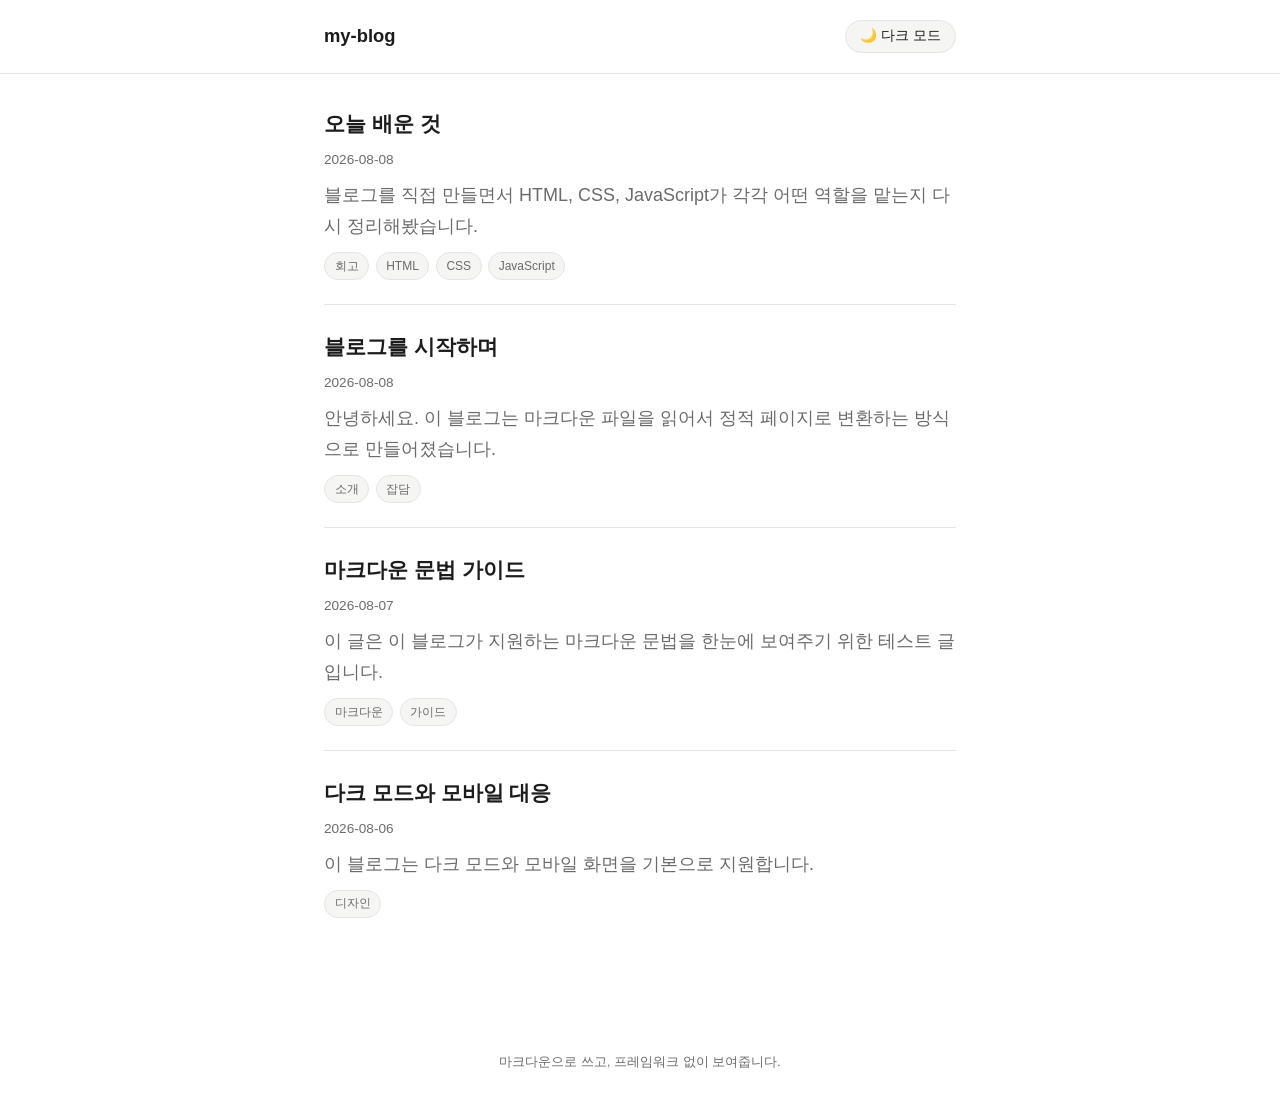
==== index.html @ 7eeff6a0 "초기버전 완성" ====
<!DOCTYPE html>
<html lang="ko">
<head>
<meta charset="UTF-8">
<meta name="viewport" content="width=device-width, initial-scale=1.0">
<title>my-blog</title>
<link rel="stylesheet" href="assets/css/style.css">
<script>
  (function () {
    try {
      var stored = localStorage.getItem("theme");
      var theme = stored || (window.matchMedia("(prefers-color-scheme: dark)").matches ? "dark" : "light");
      document.documentElement.setAttribute("data-theme", theme);
    } catch (e) {}
  })();
</script>
</head>
<body>
  <header class="site-header">
    <div class="site-header-inner">
      <p class="site-title"><a href="index.html">my-blog</a></p>
      <button type="button" class="theme-toggle" data-theme-toggle aria-pressed="false">🌙 다크 모드</button>
    </div>
  </header>

  <main>
    <ul class="post-list" data-post-list></ul>
  </main>

  <footer class="site-footer">
    <p>마크다운으로 쓰고, 프레임워크 없이 보여줍니다.</p>
  </footer>

  <script src="assets/js/markdown.js"></script>
  <script src="assets/js/posts-data.js"></script>
  <script src="assets/js/theme.js"></script>
  <script src="assets/js/main.js"></script>
</body>
</html>
---- assets/css/style.css ----
:root {
  --color-bg: #ffffff;
  --color-bg-subtle: #f5f5f4;
  --color-text: #1c1c1c;
  --color-text-muted: #6b6b6b;
  --color-border: #e5e5e3;
  --color-accent: #2563eb;
  --color-code-bg: #f2f2f0;
  --font-sans: -apple-system, BlinkMacSystemFont, "Segoe UI", "Apple SD Gothic Neo",
    "Malgun Gothic", sans-serif;
  --font-mono: ui-monospace, SFMono-Regular, "SF Mono", Menlo, Consolas, monospace;
  --content-width: 42rem;
}

[data-theme="dark"] {
  --color-bg: #17181a;
  --color-bg-subtle: #1f2023;
  --color-text: #e7e7e5;
  --color-text-muted: #9a9a97;
  --color-border: #2e2f33;
  --color-accent: #7aa2ff;
  --color-code-bg: #232427;
}

@media (prefers-color-scheme: dark) {
  :root:not([data-theme="light"]) {
    --color-bg: #17181a;
    --color-bg-subtle: #1f2023;
    --color-text: #e7e7e5;
    --color-text-muted: #9a9a97;
    --color-border: #2e2f33;
    --color-accent: #7aa2ff;
    --color-code-bg: #232427;
  }
}

* {
  box-sizing: border-box;
}

html {
  color-scheme: light dark;
}

body {
  margin: 0;
  background: var(--color-bg);
  color: var(--color-text);
  font-family: var(--font-sans);
  font-size: 17px;
  line-height: 1.75;
  -webkit-font-smoothing: antialiased;
  transition: background-color 0.15s ease, color 0.15s ease;
}

a {
  color: var(--color-accent);
  text-decoration: none;
}

a:hover {
  text-decoration: underline;
}

.site-header {
  border-bottom: 1px solid var(--color-border);
}

.site-header-inner {
  max-width: var(--content-width);
  margin: 0 auto;
  padding: 1.25rem 1.25rem;
  display: flex;
  align-items: center;
  justify-content: space-between;
  gap: 1rem;
}

.site-title {
  font-size: 1.15rem;
  font-weight: 700;
  margin: 0;
}

.site-title a {
  color: var(--color-text);
}

.site-title a:hover {
  text-decoration: none;
}

.theme-toggle {
  border: 1px solid var(--color-border);
  background: var(--color-bg-subtle);
  color: var(--color-text);
  border-radius: 999px;
  padding: 0.4rem 0.9rem;
  font-size: 0.85rem;
  cursor: pointer;
  white-space: nowrap;
}

.theme-toggle:hover {
  border-color: var(--color-accent);
}

main {
  max-width: var(--content-width);
  margin: 0 auto;
  padding: 2rem 1.25rem 4rem;
}

/* 글 목록 */
.post-list {
  list-style: none;
  margin: 0;
  padding: 0;
  display: flex;
  flex-direction: column;
  gap: 1.5rem;
}

.post-card {
  border-bottom: 1px solid var(--color-border);
  padding-bottom: 1.5rem;
}

.post-card:last-child {
  border-bottom: none;
}

.post-card-link {
  display: block;
  color: inherit;
}

.post-card-link:hover {
  text-decoration: none;
}

.post-card-link:hover .post-card-title {
  color: var(--color-accent);
}

.post-card-title {
  margin: 0 0 0.35rem;
  font-size: 1.3rem;
}

.post-card-date {
  display: block;
  color: var(--color-text-muted);
  font-size: 0.85rem;
  margin-bottom: 0.5rem;
}

.post-card-excerpt {
  margin: 0;
  color: var(--color-text-muted);
}

.post-card-tags,
.post-tags {
  margin-top: 0.6rem;
  display: flex;
  gap: 0.4rem;
  flex-wrap: wrap;
}

.tag {
  font-size: 0.75rem;
  color: var(--color-text-muted);
  background: var(--color-bg-subtle);
  border: 1px solid var(--color-border);
  border-radius: 999px;
  padding: 0.15rem 0.6rem;
}

.empty-state {
  color: var(--color-text-muted);
}

/* 글 상세 */
.post-header {
  margin-bottom: 2rem;
}

.post-header h1 {
  margin: 0 0 0.5rem;
  font-size: 1.9rem;
  line-height: 1.3;
}

.post-date {
  color: var(--color-text-muted);
  font-size: 0.9rem;
}

.post-body h2 {
  margin-top: 2.2rem;
  font-size: 1.4rem;
}

.post-body h3 {
  margin-top: 1.8rem;
  font-size: 1.15rem;
}

.post-body p,
.post-body ul,
.post-body ol,
.post-body blockquote {
  margin: 1rem 0;
}

.post-body ul,
.post-body ol {
  padding-left: 1.5rem;
}

.post-body blockquote {
  margin-left: 0;
  padding: 0.2rem 1rem;
  border-left: 3px solid var(--color-border);
  color: var(--color-text-muted);
}

.post-body code {
  font-family: var(--font-mono);
  font-size: 0.88em;
  background: var(--color-code-bg);
  padding: 0.15em 0.4em;
  border-radius: 4px;
}

.post-body pre {
  background: var(--color-code-bg);
  border: 1px solid var(--color-border);
  border-radius: 8px;
  padding: 1rem;
  overflow-x: auto;
}

.post-body pre code {
  background: none;
  padding: 0;
  font-size: 0.85em;
  line-height: 1.6;
}

.post-body hr {
  border: none;
  border-top: 1px solid var(--color-border);
  margin: 2rem 0;
}

.post-body img {
  max-width: 100%;
  border-radius: 6px;
}

.post-back {
  margin-top: 2.5rem;
  font-size: 0.95rem;
}

.site-footer {
  text-align: center;
  color: var(--color-text-muted);
  font-size: 0.8rem;
  padding: 2rem 1.25rem;
}

/* 데스크톱 확장 */
@media (min-width: 640px) {
  body {
    font-size: 18px;
  }

  .post-header h1 {
    font-size: 2.1rem;
  }
}
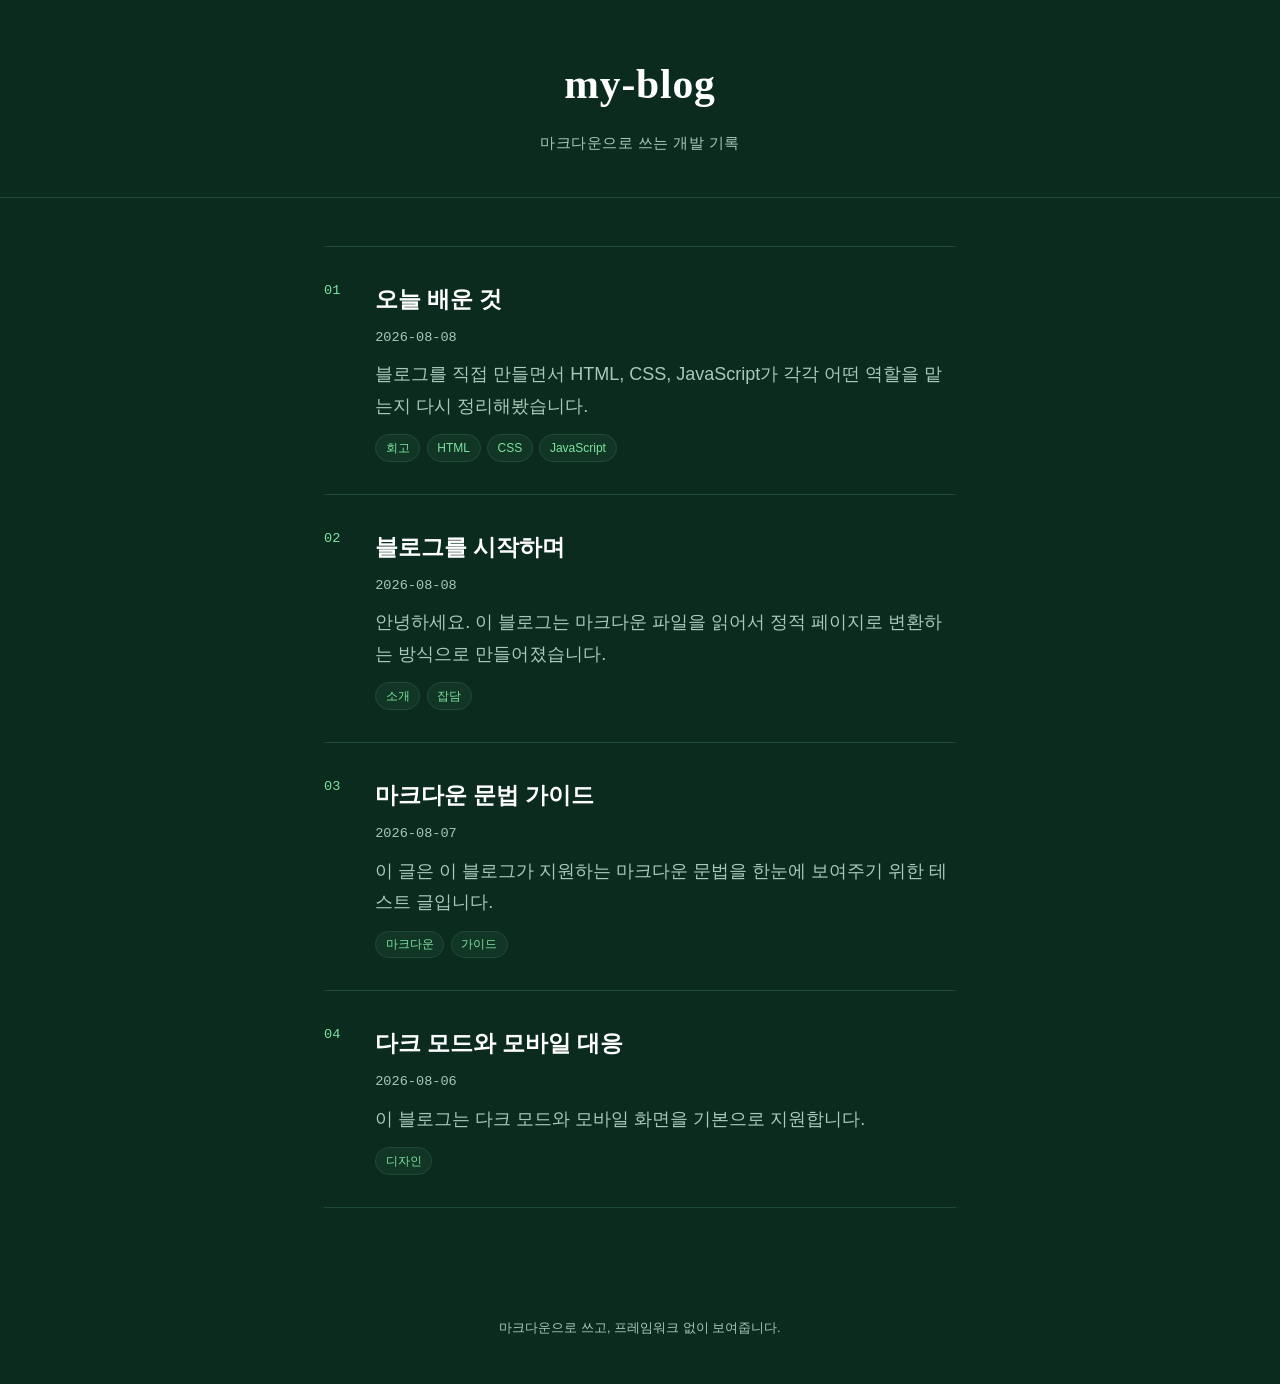
==== commit 4a9cf281: "딥그린 테마로 전면 리디자인, 오늘 배운 것 게시물 추가 라이트/다크 토글을 제거하고 딥그린 배경 + 흰 글자 단일 테마로 교체했으며, 글 목록을 번호가 붙은 리스트 레이아웃으로 " ====
--- a/index.html
+++ b/index.html
@@ -5,26 +5,17 @@
 <meta name="viewport" content="width=device-width, initial-scale=1.0">
 <title>my-blog</title>
 <link rel="stylesheet" href="assets/css/style.css">
-<script>
-  (function () {
-    try {
-      var stored = localStorage.getItem("theme");
-      var theme = stored || (window.matchMedia("(prefers-color-scheme: dark)").matches ? "dark" : "light");
-      document.documentElement.setAttribute("data-theme", theme);
-    } catch (e) {}
-  })();
-</script>
 </head>
 <body>
   <header class="site-header">
     <div class="site-header-inner">
       <p class="site-title"><a href="index.html">my-blog</a></p>
-      <button type="button" class="theme-toggle" data-theme-toggle aria-pressed="false">🌙 다크 모드</button>
+      <p class="site-tagline">마크다운으로 쓰는 개발 기록</p>
     </div>
   </header>
 
   <main>
-    <ul class="post-list" data-post-list></ul>
+    <ol class="post-list" data-post-list></ol>
   </main>
 
   <footer class="site-footer">
@@ -33,7 +24,6 @@
 
   <script src="assets/js/markdown.js"></script>
   <script src="assets/js/posts-data.js"></script>
-  <script src="assets/js/theme.js"></script>
   <script src="assets/js/main.js"></script>
 </body>
 </html>
--- a/assets/css/style.css
+++ b/assets/css/style.css
@@ -1,45 +1,23 @@
 :root {
-  --color-bg: #ffffff;
-  --color-bg-subtle: #f5f5f4;
-  --color-text: #1c1c1c;
-  --color-text-muted: #6b6b6b;
-  --color-border: #e5e5e3;
-  --color-accent: #2563eb;
-  --color-code-bg: #f2f2f0;
+  --color-bg: #0b2b1f;
+  --color-bg-elevated: #123626;
+  --color-text: #ffffff;
+  --color-text-muted: #a9c9b8;
+  --color-border: #1f4a36;
+  --color-accent: #7de3a0;
+  --font-serif: Georgia, "Noto Serif KR", "Nanum Myeongjo", serif;
   --font-sans: -apple-system, BlinkMacSystemFont, "Segoe UI", "Apple SD Gothic Neo",
     "Malgun Gothic", sans-serif;
   --font-mono: ui-monospace, SFMono-Regular, "SF Mono", Menlo, Consolas, monospace;
   --content-width: 42rem;
 }
 
-[data-theme="dark"] {
-  --color-bg: #17181a;
-  --color-bg-subtle: #1f2023;
-  --color-text: #e7e7e5;
-  --color-text-muted: #9a9a97;
-  --color-border: #2e2f33;
-  --color-accent: #7aa2ff;
-  --color-code-bg: #232427;
-}
-
-@media (prefers-color-scheme: dark) {
-  :root:not([data-theme="light"]) {
-    --color-bg: #17181a;
-    --color-bg-subtle: #1f2023;
-    --color-text: #e7e7e5;
-    --color-text-muted: #9a9a97;
-    --color-border: #2e2f33;
-    --color-accent: #7aa2ff;
-    --color-code-bg: #232427;
-  }
-}
-
 * {
   box-sizing: border-box;
 }
 
 html {
-  color-scheme: light dark;
+  color-scheme: dark;
 }
 
 body {
@@ -50,7 +28,6 @@
   font-size: 17px;
   line-height: 1.75;
   -webkit-font-smoothing: antialiased;
-  transition: background-color 0.15s ease, color 0.15s ease;
 }
 
 a {
@@ -62,24 +39,24 @@
   text-decoration: underline;
 }
 
+/* 헤더 */
 .site-header {
   border-bottom: 1px solid var(--color-border);
+  padding: 3rem 1.25rem 2.5rem;
+  text-align: center;
 }
 
 .site-header-inner {
   max-width: var(--content-width);
   margin: 0 auto;
-  padding: 1.25rem 1.25rem;
-  display: flex;
-  align-items: center;
-  justify-content: space-between;
-  gap: 1rem;
 }
 
 .site-title {
-  font-size: 1.15rem;
+  margin: 0;
+  font-family: var(--font-serif);
+  font-size: 2.2rem;
   font-weight: 700;
-  margin: 0;
+  letter-spacing: 0.02em;
 }
 
 .site-title a {
@@ -87,28 +64,21 @@
 }
 
 .site-title a:hover {
+  color: var(--color-accent);
   text-decoration: none;
 }
 
-.theme-toggle {
-  border: 1px solid var(--color-border);
-  background: var(--color-bg-subtle);
-  color: var(--color-text);
-  border-radius: 999px;
-  padding: 0.4rem 0.9rem;
-  font-size: 0.85rem;
-  cursor: pointer;
-  white-space: nowrap;
-}
-
-.theme-toggle:hover {
-  border-color: var(--color-accent);
+.site-tagline {
+  margin: 0.6rem 0 0;
+  color: var(--color-text-muted);
+  font-size: 0.95rem;
+  letter-spacing: 0.03em;
 }
 
 main {
   max-width: var(--content-width);
   margin: 0 auto;
-  padding: 2rem 1.25rem 4rem;
+  padding: 3rem 1.25rem 4rem;
 }
 
 /* 글 목록 */
@@ -116,18 +86,26 @@
   list-style: none;
   margin: 0;
   padding: 0;
-  display: flex;
-  flex-direction: column;
-  gap: 1.5rem;
+  counter-reset: post-counter;
 }
 
 .post-card {
+  position: relative;
+  border-top: 1px solid var(--color-border);
+  padding: 2rem 0 2rem 3.2rem;
+}
+
+.post-card:last-child {
   border-bottom: 1px solid var(--color-border);
-  padding-bottom: 1.5rem;
-}
-
-.post-card:last-child {
-  border-bottom: none;
+}
+
+.post-card-number {
+  position: absolute;
+  left: 0;
+  top: 2rem;
+  font-family: var(--font-mono);
+  font-size: 0.85rem;
+  color: var(--color-accent);
 }
 
 .post-card-link {
@@ -144,15 +122,18 @@
 }
 
 .post-card-title {
-  margin: 0 0 0.35rem;
-  font-size: 1.3rem;
+  margin: 0 0 0.4rem;
+  font-family: var(--font-serif);
+  font-size: 1.45rem;
+  transition: color 0.15s ease;
 }
 
 .post-card-date {
   display: block;
   color: var(--color-text-muted);
   font-size: 0.85rem;
-  margin-bottom: 0.5rem;
+  margin-bottom: 0.6rem;
+  font-family: var(--font-mono);
 }
 
 .post-card-excerpt {
@@ -162,7 +143,7 @@
 
 .post-card-tags,
 .post-tags {
-  margin-top: 0.6rem;
+  margin-top: 0.75rem;
   display: flex;
   gap: 0.4rem;
   flex-wrap: wrap;
@@ -170,8 +151,8 @@
 
 .tag {
   font-size: 0.75rem;
-  color: var(--color-text-muted);
-  background: var(--color-bg-subtle);
+  color: var(--color-accent);
+  background: var(--color-bg-elevated);
   border: 1px solid var(--color-border);
   border-radius: 999px;
   padding: 0.15rem 0.6rem;
@@ -182,23 +163,41 @@
 }
 
 /* 글 상세 */
+.post-back-top {
+  margin: 0 0 2rem;
+  font-size: 0.9rem;
+}
+
+.post-back-top a {
+  color: var(--color-text-muted);
+}
+
+.post-back-top a:hover {
+  color: var(--color-accent);
+}
+
 .post-header {
-  margin-bottom: 2rem;
+  margin-bottom: 2.5rem;
+  padding-bottom: 2rem;
+  border-bottom: 1px solid var(--color-border);
 }
 
 .post-header h1 {
-  margin: 0 0 0.5rem;
-  font-size: 1.9rem;
+  margin: 0 0 0.7rem;
+  font-family: var(--font-serif);
+  font-size: 2rem;
   line-height: 1.3;
 }
 
 .post-date {
   color: var(--color-text-muted);
-  font-size: 0.9rem;
+  font-size: 0.85rem;
+  font-family: var(--font-mono);
 }
 
 .post-body h2 {
-  margin-top: 2.2rem;
+  margin-top: 2.4rem;
+  font-family: var(--font-serif);
   font-size: 1.4rem;
 }
 
@@ -221,21 +220,21 @@
 
 .post-body blockquote {
   margin-left: 0;
-  padding: 0.2rem 1rem;
-  border-left: 3px solid var(--color-border);
+  padding: 0.2rem 1.2rem;
+  border-left: 3px solid var(--color-accent);
   color: var(--color-text-muted);
 }
 
 .post-body code {
   font-family: var(--font-mono);
   font-size: 0.88em;
-  background: var(--color-code-bg);
+  background: var(--color-bg-elevated);
   padding: 0.15em 0.4em;
   border-radius: 4px;
 }
 
 .post-body pre {
-  background: var(--color-code-bg);
+  background: var(--color-bg-elevated);
   border: 1px solid var(--color-border);
   border-radius: 8px;
   padding: 1rem;
@@ -278,7 +277,11 @@
     font-size: 18px;
   }
 
+  .site-title {
+    font-size: 2.6rem;
+  }
+
   .post-header h1 {
-    font-size: 2.1rem;
+    font-size: 2.3rem;
   }
 }
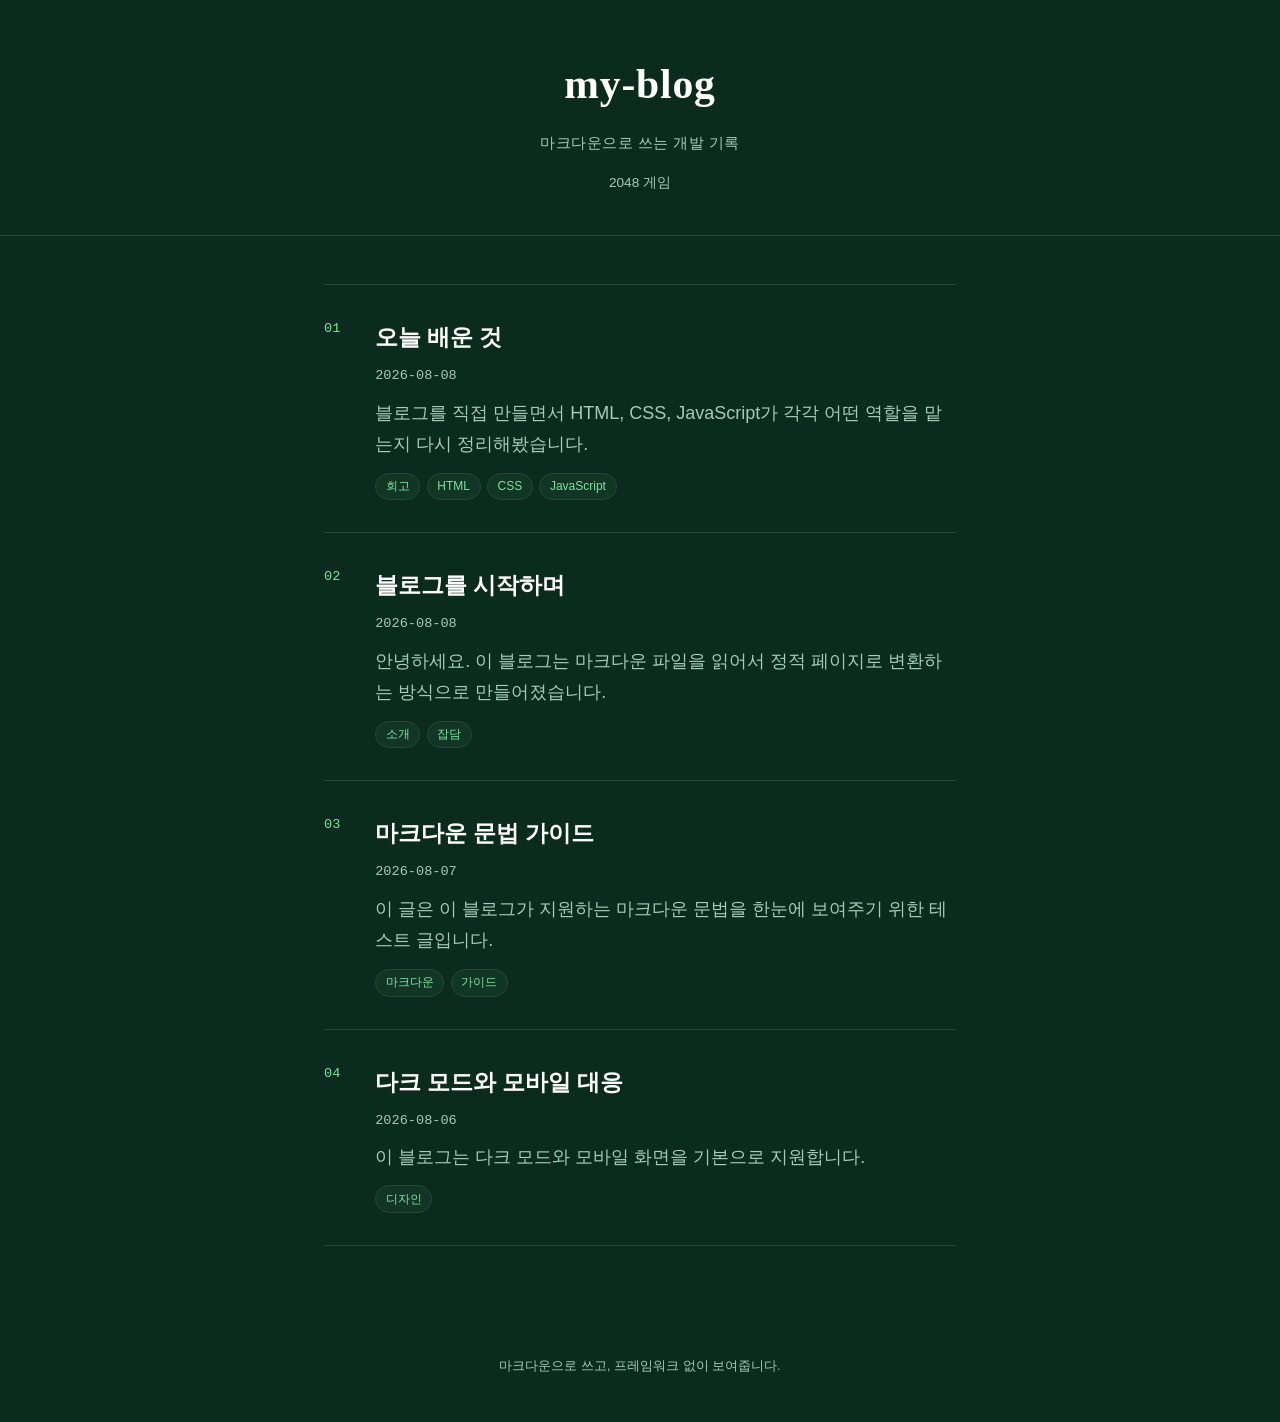
==== commit b87d62e4: "2048 게임 페이지 추가 방향키/스와이프로 타일을 밀어 합치는 2048 퍼즐 게임을 블로그에 추가한다. 점수판(현재/최고 점수, localStorage 저장), 새 게임, 게임오" ====
--- a/index.html
+++ b/index.html
@@ -11,6 +11,7 @@
     <div class="site-header-inner">
       <p class="site-title"><a href="index.html">my-blog</a></p>
       <p class="site-tagline">마크다운으로 쓰는 개발 기록</p>
+      <p class="site-header-links"><a href="game-2048.html">2048 게임</a></p>
     </div>
   </header>
 
--- a/assets/css/style.css
+++ b/assets/css/style.css
@@ -75,6 +75,19 @@
   letter-spacing: 0.03em;
 }
 
+.site-header-links {
+  margin: 0.9rem 0 0;
+  font-size: 0.85rem;
+}
+
+.site-header-links a {
+  color: var(--color-text-muted);
+}
+
+.site-header-links a:hover {
+  color: var(--color-accent);
+}
+
 main {
   max-width: var(--content-width);
   margin: 0 auto;
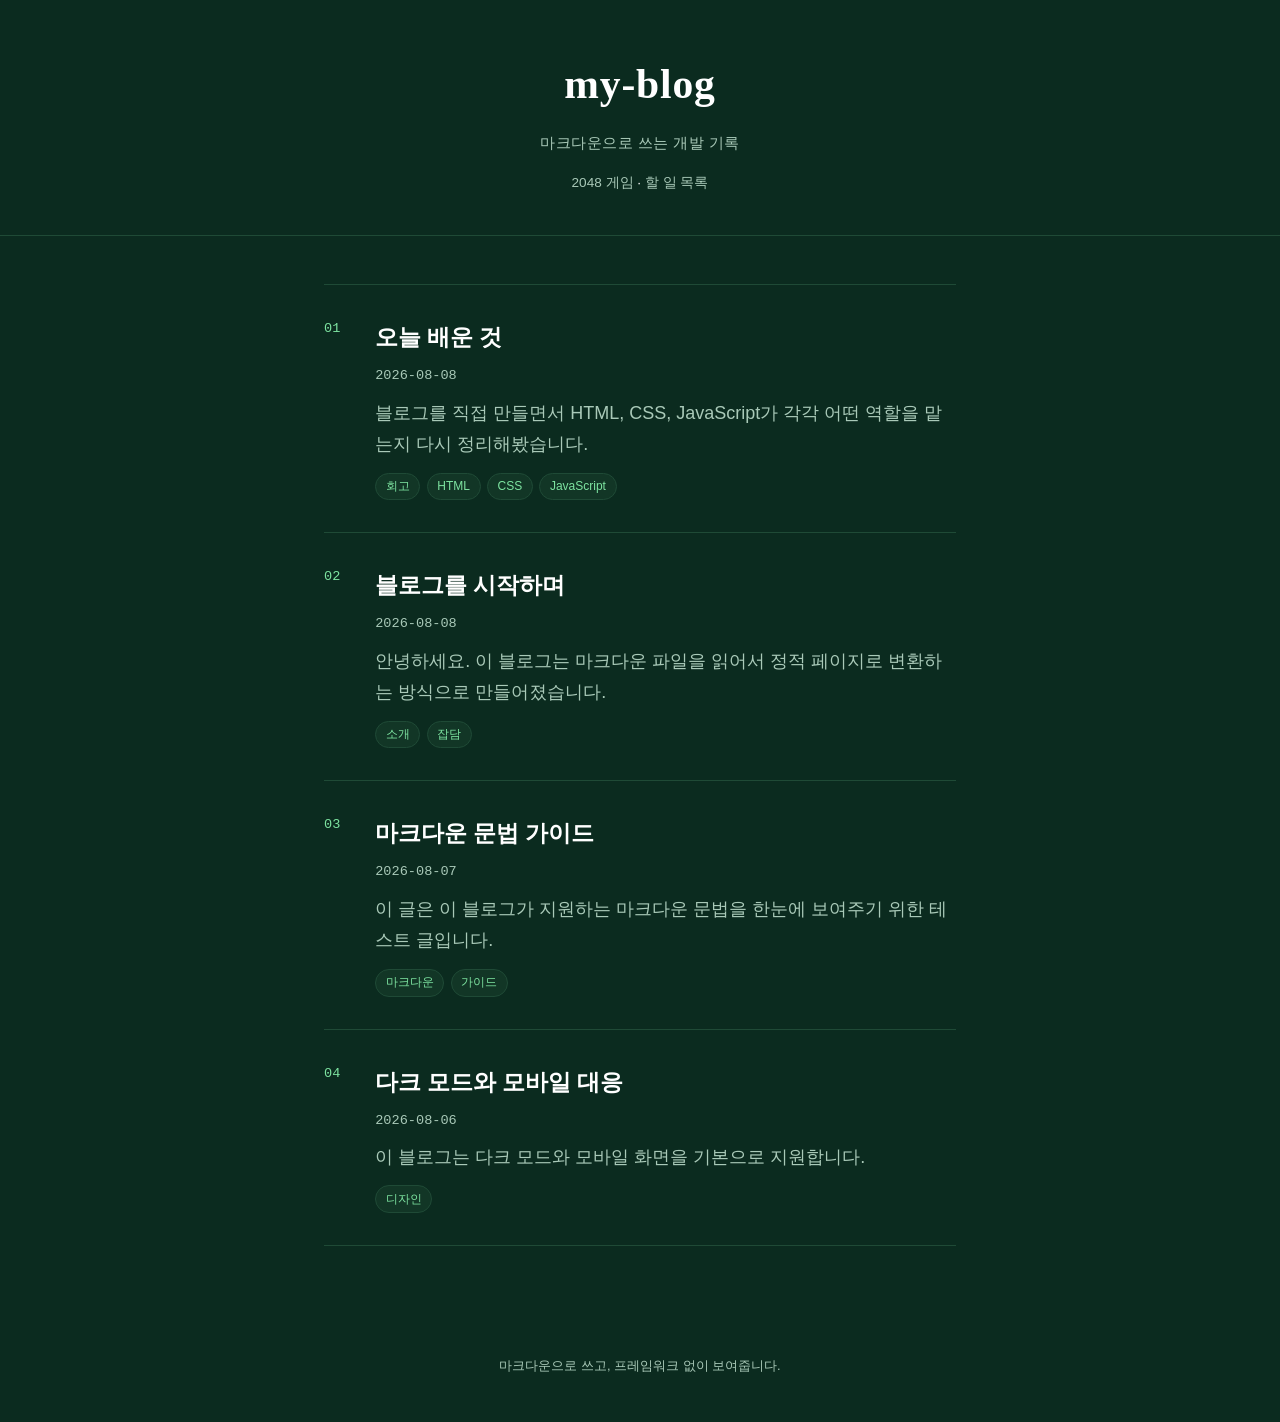
==== commit c937b754: "feat: 할 일 목록(Todo) 원페이지 앱 추가 todo.html 단일 파일로 추가/완료 토글/삭제/남은 개수/localStorage 저장을 구현하고 index.html 헤더에" ====
--- a/index.html
+++ b/index.html
@@ -11,7 +11,7 @@
     <div class="site-header-inner">
       <p class="site-title"><a href="index.html">my-blog</a></p>
       <p class="site-tagline">마크다운으로 쓰는 개발 기록</p>
-      <p class="site-header-links"><a href="game-2048.html">2048 게임</a></p>
+      <p class="site-header-links"><a href="game-2048.html">2048 게임</a> · <a href="todo.html">할 일 목록</a></p>
     </div>
   </header>
 
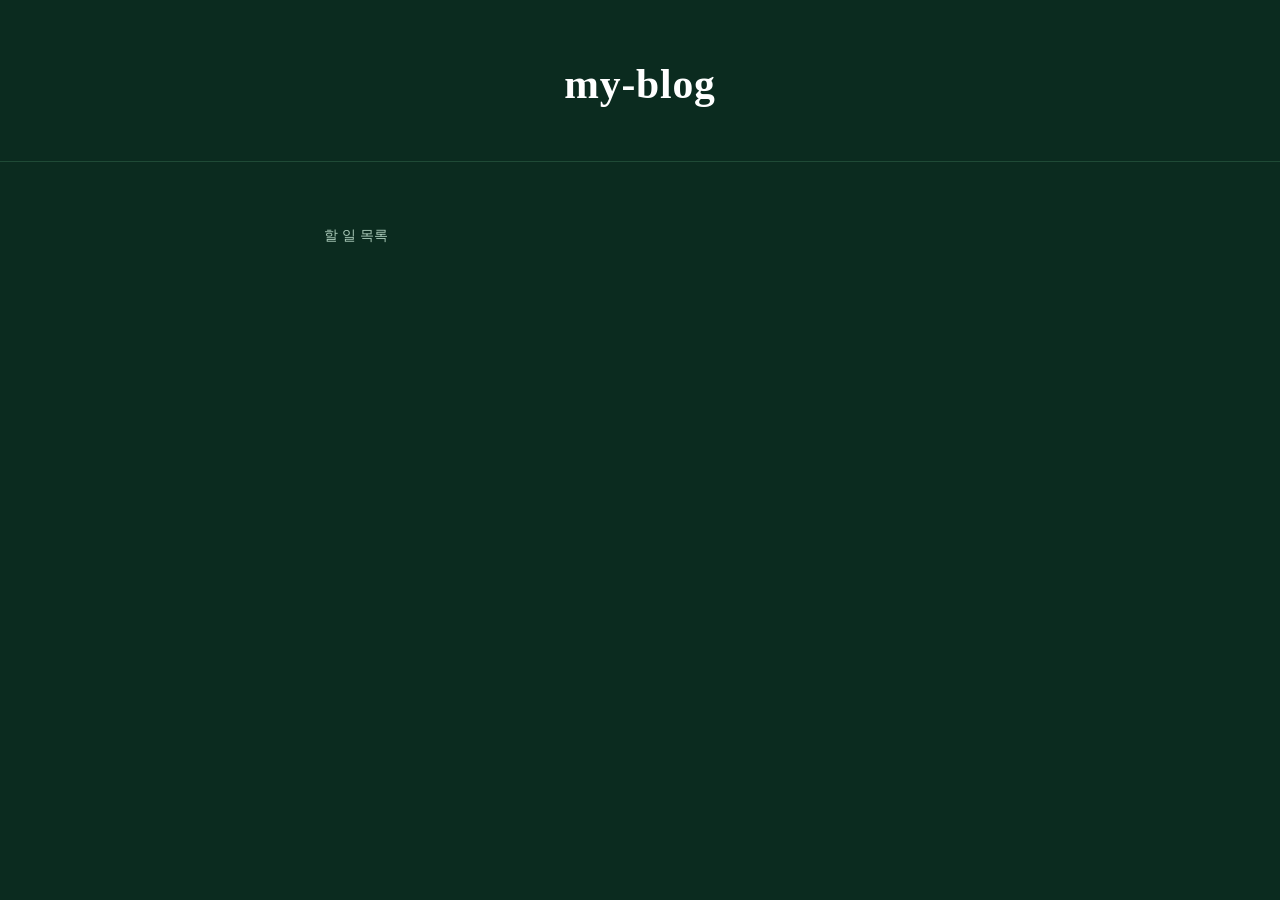
==== commit 945691ba: "chore: 2048 게임과 블로그 삭제, 메인에 할 일 목록 링크만 유지 game-2048, post.html, posts/, 블로그용 JS를 제거하고 index.html은 to" ====
--- a/index.html
+++ b/index.html
@@ -10,21 +10,11 @@
   <header class="site-header">
     <div class="site-header-inner">
       <p class="site-title"><a href="index.html">my-blog</a></p>
-      <p class="site-tagline">마크다운으로 쓰는 개발 기록</p>
-      <p class="site-header-links"><a href="game-2048.html">2048 게임</a> · <a href="todo.html">할 일 목록</a></p>
     </div>
   </header>
 
   <main>
-    <ol class="post-list" data-post-list></ol>
+    <p class="site-header-links"><a href="todo.html">할 일 목록</a></p>
   </main>
-
-  <footer class="site-footer">
-    <p>마크다운으로 쓰고, 프레임워크 없이 보여줍니다.</p>
-  </footer>
-
-  <script src="assets/js/markdown.js"></script>
-  <script src="assets/js/posts-data.js"></script>
-  <script src="assets/js/main.js"></script>
 </body>
 </html>
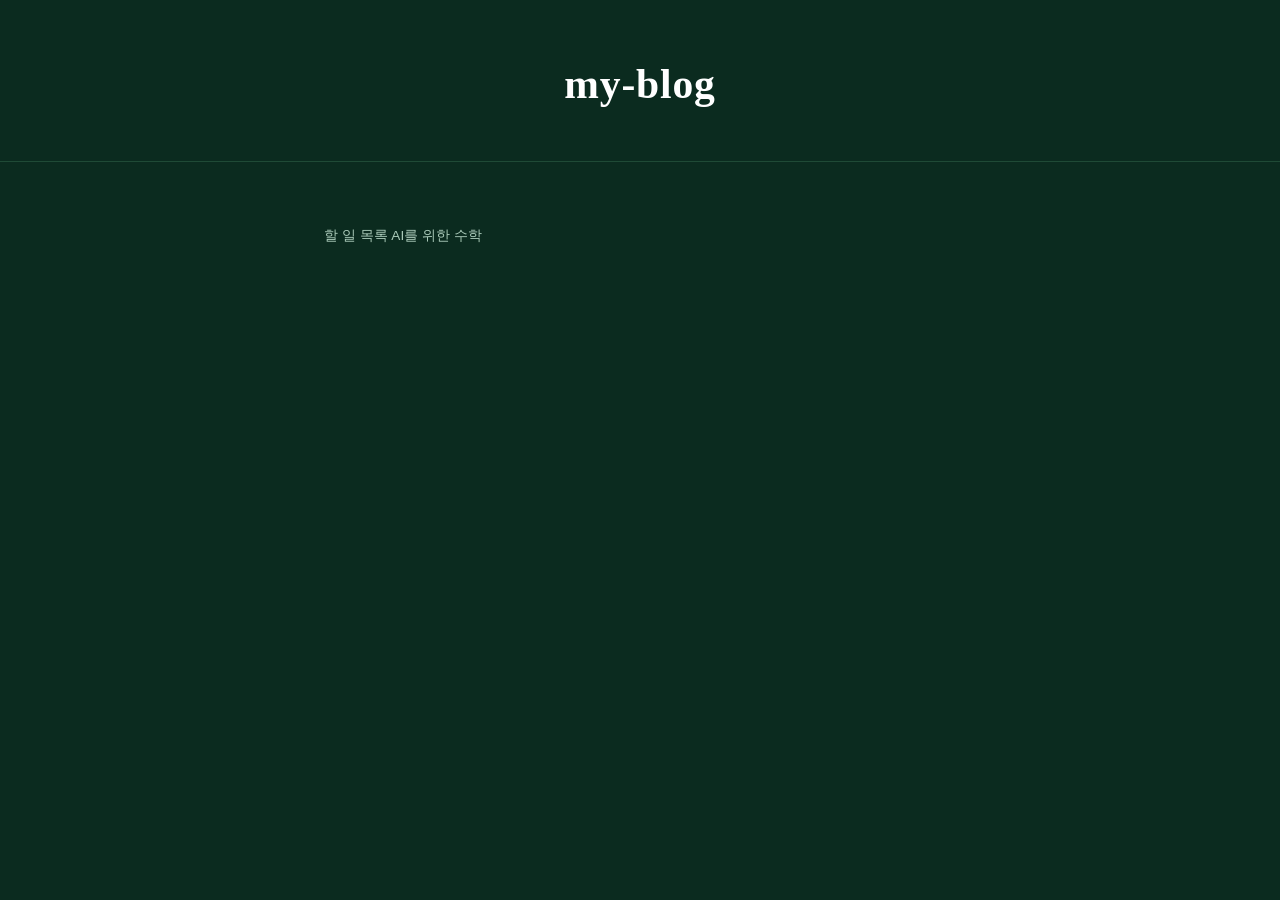
==== commit f8729358: "feat: AI를 위한 수학 학습 웹 추가 고등수학부터 AI에 필요한 수학으로 이어지는 개념 정리와 객관식 퀴즈 페이지. 단원 목록/학습/퀴즈 3개 화면, KaTeX 0.16.9 " ====
--- a/index.html
+++ b/index.html
@@ -14,7 +14,7 @@
   </header>
 
   <main>
-    <p class="site-header-links"><a href="todo.html">할 일 목록</a></p>
+    <p class="site-header-links"><a href="todo.html">할 일 목록</a> <a href="math-study.html">AI를 위한 수학</a></p>
   </main>
 </body>
 </html>
